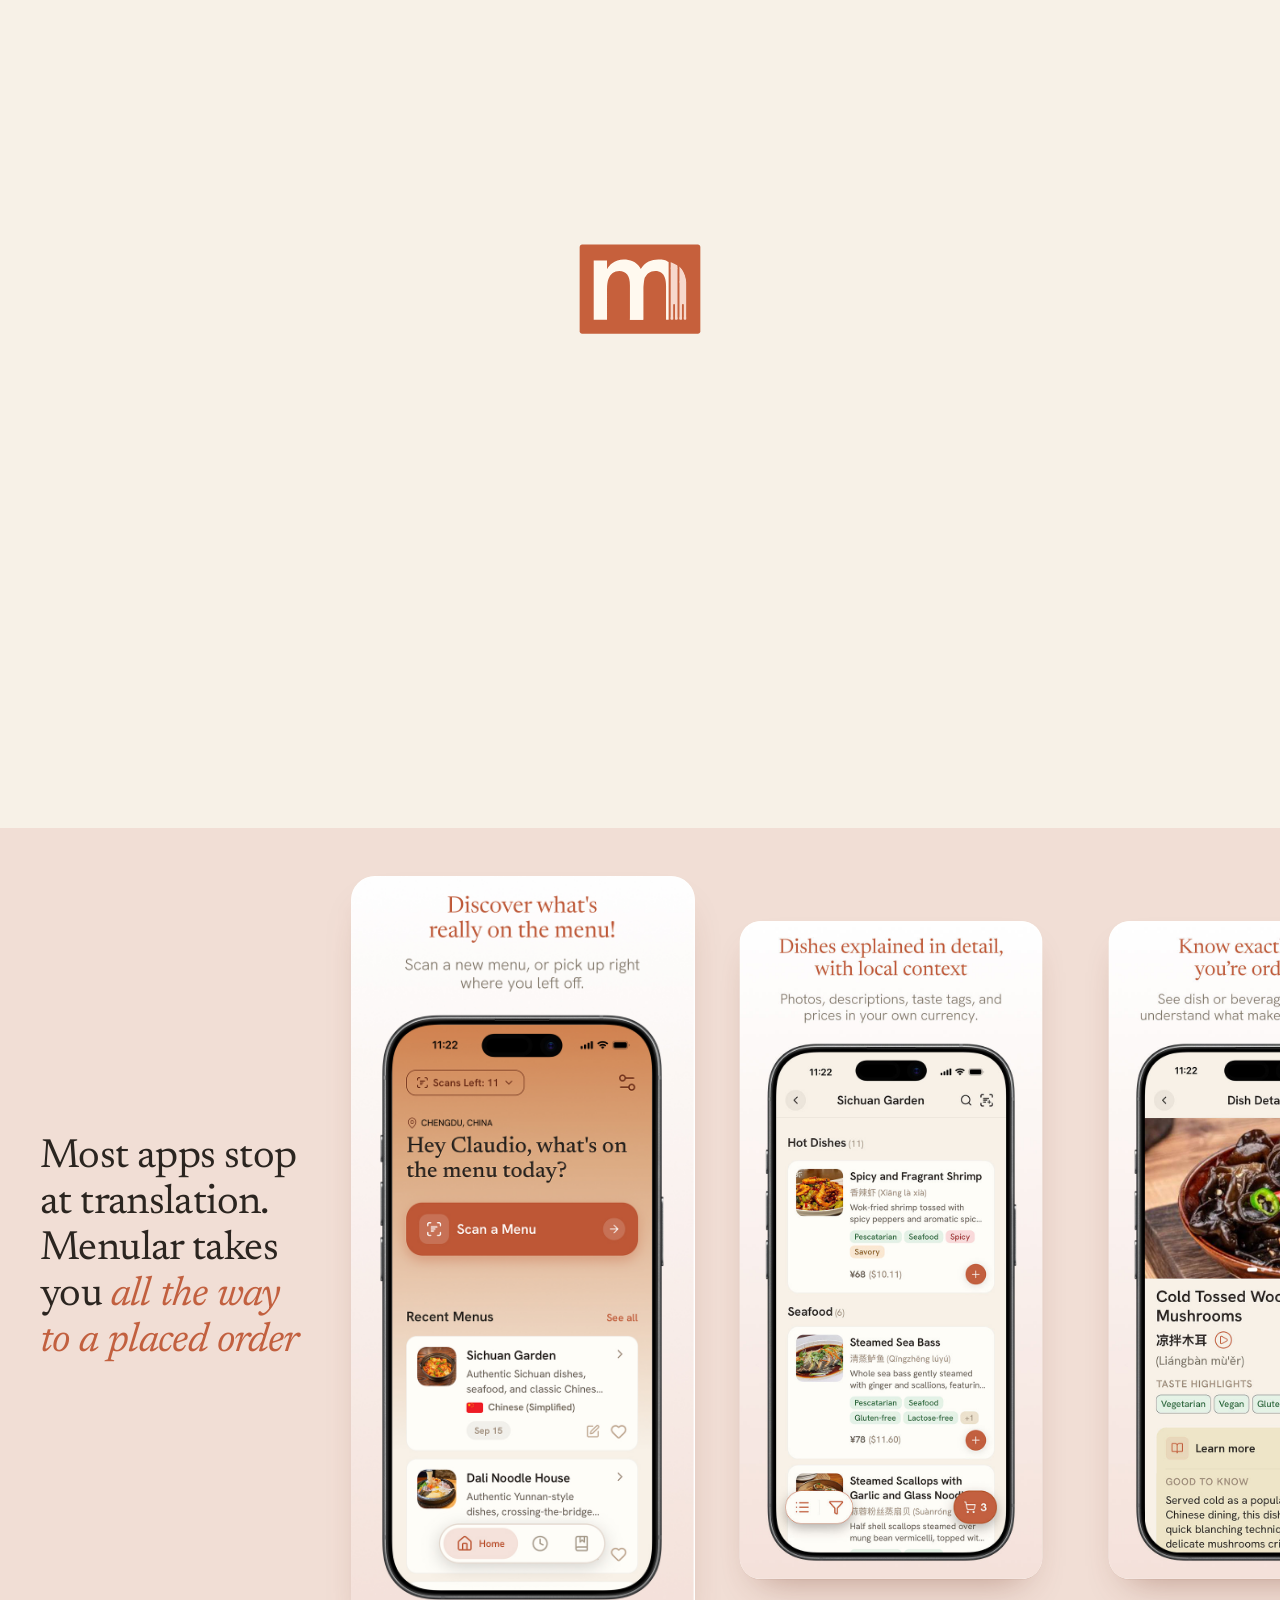
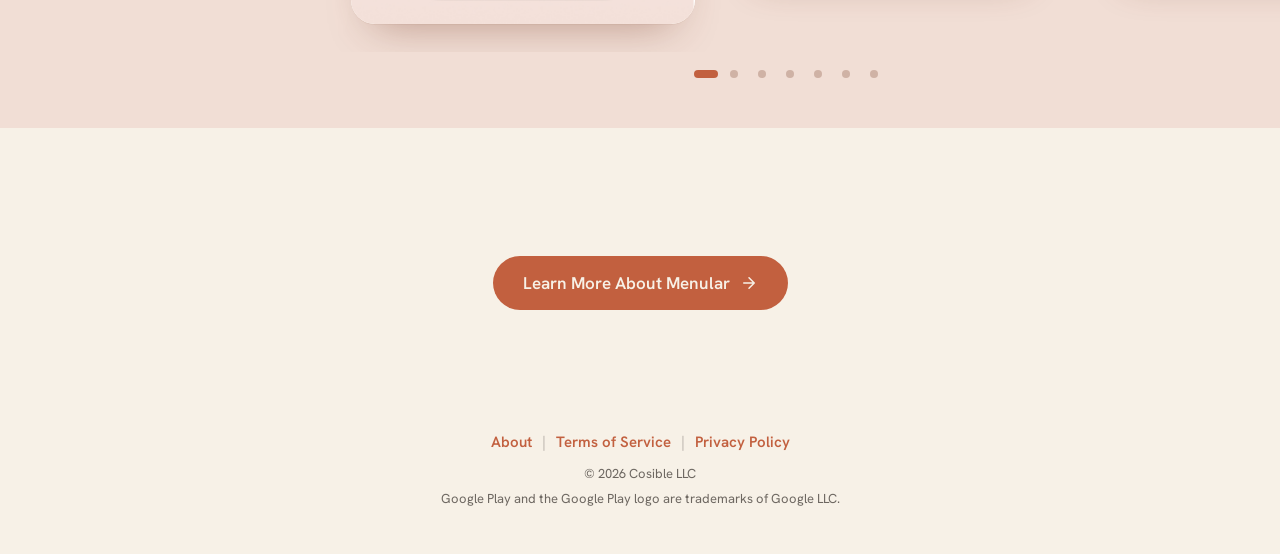
==== index.html @ 55808b45 "Add Google Play badge, badge spacing, privacy location update Co-Authored-By: Claude Opus 5.5 <norep" ====
<!DOCTYPE html>
<html lang="en">
<head>
<meta charset="UTF-8">
<meta name="viewport" content="width=device-width, initial-scale=1.0">
<title>Menular | Discover what's really on the menu</title>
<meta name="description" content="Menular explains foreign-language menus the way a local would. Scan a menu, see every dish explained, and show staff your order in their language.">
<link rel="canonical" href="https://www.menular.com/">
<link rel="icon" href="/favicon.ico" sizes="32x32">
<link rel="icon" href="/assets/icons/favicon.svg" type="image/svg+xml">
<link rel="apple-touch-icon" href="/assets/icons/apple-touch-icon.png">
<meta name="theme-color" content="#f7f1e7">
<meta property="og:type" content="website">
<meta property="og:site_name" content="Menular">
<meta property="og:title" content="Menular | Discover what's really on the menu">
<meta property="og:description" content="Menular explains foreign-language menus the way a local would. Scan a menu, see every dish explained, and show staff your order in their language.">
<meta property="og:url" content="https://www.menular.com/">
<meta property="og:image" content="https://www.menular.com/assets/og-image.jpg">
<meta property="og:image:width" content="1200">
<meta property="og:image:height" content="426">
<meta property="og:image:alt" content="The Menular logo above the tagline: Discover what's really on the menu">
<meta name="twitter:card" content="summary_large_image">
<script>
  /* Decide before first paint whether the logo intro plays, so the hero never
     flashes. Without JavaScript, or with reduced motion, the page keeps the
     static logo and visible tagline. So does arriving at #how-it-works, since
     the opening is off screen and should already be in its final state. */
  (function () {
    var root = document.documentElement;
    root.classList.add('js');
    var reduce = window.matchMedia && window.matchMedia('(prefers-reduced-motion: reduce)').matches;
    if (reduce || !window.fetch || !window.Promise || location.hash === '#how-it-works') {
      return;
    }
    root.classList.add('intro');

    /* Start both downloads now, in parallel, instead of after the page parses. */
    var intro = window.menularIntro = { started: false };
    intro.data = fetch('/assets/animation/menular-logo-intro.json').then(function (r) {
      if (!r.ok) {
        throw new Error('Animation HTTP ' + r.status);
      }
      return r.json();
    });
    intro.lib = new Promise(function (resolve, reject) {
      var s = document.createElement('script');
      s.src = '/assets/js/lottie_light.min.js';
      s.onload = resolve;
      s.onerror = reject;
      document.head.appendChild(s);
    });
    intro.data.catch(function () {});
    intro.lib.catch(function () {});

    /* If the animation is not playing within 4 seconds, show the static logo. */
    setTimeout(function () {
      if (!intro.started) {
        root.classList.remove('intro');
      }
    }, 4000);
  })();
</script>
<script src="/assets/js/home.js" defer></script>
<link rel="preload" href="/assets/fonts/newsreader-latin-400-normal.woff2" as="font" type="font/woff2" crossorigin>
<link rel="stylesheet" href="/assets/fonts/fonts.css">
<link rel="stylesheet" href="/assets/css/footer.css">
<link rel="stylesheet" href="/assets/css/store-badges.css">
<style>
  :root {
    --ease: cubic-bezier(.2, .7, .2, 1);
  }

  * { box-sizing: border-box; margin: 0; padding: 0; }

  body {
    font-family: 'Hanken Grotesk', system-ui, sans-serif;
    background: #f7f1e7;
    color: #2b2520;
    -webkit-font-smoothing: antialiased;
  }

  /* OPENING: cream, like the app's onboarding welcome screen. Leaves room
     for a strip of the blush section to peek in at the bottom. */
  .hero {
    min-height: max(520px, calc(100vh - 72px));
    min-height: max(520px, calc(100svh - 72px));
    display: flex;
    flex-direction: column;
    align-items: center;
    justify-content: center;
    padding: 56px 24px;
    text-align: center;
  }

  /* Space for the logo is reserved at the animation's own aspect ratio
     (1913 x 623), so nothing moves when it loads or falls back. */
  .hero-logo {
    position: relative;
    width: clamp(220px, 46vw, 480px);
    max-width: 100%;
    aspect-ratio: 1913 / 623;
  }

  .hero-logo-static {
    position: absolute;
    left: 0;
    top: 50%;
    width: 100%;
    height: auto;
    transform: translateY(-50%);
    border-radius: 8px;
  }

  .hero-logo-anim {
    position: absolute;
    inset: 0;
  }

  .hero-tagline {
    /* font-family: Newsreader, Georgia, serif; */
    font-weight: 400;
    font-size: clamp(22px, 3vw, 36px);
    line-height: 1.25;
    color: #2b2520;
    text-wrap: balance;
  }

  .see-how {
    display: inline-flex;
    align-items: center;
    justify-content: center;
    gap: 10px;
    min-height: 48px;
    margin-top: clamp(28px, 4vw, 44px);
    padding: 0 22px;
    border: 1.5px solid rgba(194,96,63,.5);
    border-radius: 999px;
    background: transparent;
    color: #6D2E19;
    font-size: 16px;
    font-weight: 600;
    text-decoration: none;
    transition: background-color .2s ease;
  }

  .see-how:hover {
    background: #F1DED5;
  }

  .see-how:focus-visible {
    outline: 2px solid #6D2E19;
    outline-offset: 3px;
  }

  .see-how svg,
  .pill svg {
    flex-shrink: 0;
  }

  /* Store badges under the button (shared .badge-row). The gap above them
     is well over the clear space of one quarter of the badge's height. */
  .hero-badges {
    margin-top: clamp(44px, 6vw, 56px);
  }

  @media (min-width: 768px) {
    .hero-badges {
      --badge-h: 56px;
    }
  }

  /* Intro state, set by the head script only when the animation will play.
     The tagline rises in when the logo finishes, then the button and badge. */
  .intro .hero-logo-static {
    visibility: hidden;
  }

  .intro .hero-tagline,
  .intro .see-how,
  .intro .hero-badges {
    opacity: 0;
    transform: translateY(14px);
  }

  .intro .hero-tagline {
    transition: opacity .8s ease, transform .9s var(--ease);
  }

  .intro .see-how {
    visibility: hidden;
    transition: opacity .8s ease, transform .9s var(--ease), background-color .2s ease;
  }

  .intro .hero-badges {
    visibility: hidden;
    transition: opacity .8s ease, transform .9s var(--ease);
  }

  .intro .hero.is-revealed .hero-tagline,
  .intro .hero.is-cta .see-how,
  .intro .hero.is-cta .hero-badges {
    opacity: 1;
    transform: none;
    visibility: visible;
  }

  /* SCREENSHOTS: spotlight strip on blush. The section fills the screen and
     the cards are sized from the available height, so the heading, one whole
     card, and the dots fit at once. home.js measures the stacked heading into
     --how-head-h; without it, three lines are assumed. */
  .how {
    --avail-h: 100vh;
    --w2-w: min(300px, max(240px, 74vw));
    /* Section padding 40 + 20, heading gap 18, strip padding 12 + 24, dots 44. */
    --chrome: 158px;
    --head-h: var(--how-head-h, calc(3 * 1.15 * clamp(24px, 6vw, 34px)));
    --card-h: max(280px, min(calc(var(--w2-w) * 1630 / 750), calc(var(--avail-h) - var(--chrome) - var(--head-h))));
    --card-w: calc(var(--card-h) * 750 / 1630);
    --gap: 14px;
    --radius: 20px;
    display: flex;
    flex-direction: column;
    justify-content: center;
    min-height: 100vh;
    min-height: 100svh;
    padding: 40px 0 20px;
    background: #F1DED5;
  }

  @supports (height: 100svh) {
    .how {
      --avail-h: 100svh;
    }
  }

  .how:focus {
    outline: none;
  }

  .how-head {
    max-width: calc(1200px + 40px);
    width: 100%;
    margin: 0 auto;
    padding: 0 20px;
  }

  .how-title {
    font-family: Newsreader, Georgia, serif;
    font-weight: 400;
    font-size: clamp(24px, 6vw, 34px);
    line-height: 1.15;
    letter-spacing: -0.015em;
    color: #2b2520;
    text-wrap: balance;
  }

  .how-title span {
    display: block;
  }

  .how-title em {
    font-style: italic;
    color: #c2603f;
  }

  .spot-stage {
    position: relative;
    margin-top: 18px;
  }

  .spot-strip {
    position: relative;
    display: flex;
    gap: var(--gap);
    padding: 12px 0 24px;
    overflow-x: auto;
    overscroll-behavior-x: contain;
    scroll-snap-type: x mandatory;
    scrollbar-width: none;
  }

  .spot-strip::-webkit-scrollbar {
    display: none;
  }

  /* Spacers on both ends so the first and last cards can sit centered. */
  .spot-strip::before,
  .spot-strip::after {
    content: "";
    flex: 0 0 calc(50% - var(--card-w) / 2 - var(--gap));
  }

  .spot-strip:focus-visible {
    outline: 2px solid #6D2E19;
    outline-offset: -4px;
  }

  .spot-slot {
    flex: 0 0 var(--card-w);
    scroll-snap-align: center;
  }

  .spot-card {
    aspect-ratio: 750 / 1630;
    border-radius: var(--radius);
    overflow: hidden;
    background: #fdf8f2;
    box-shadow: 0 1px 0 rgba(109,46,25,.05), 0 22px 44px -22px rgba(109,46,25,.42);
  }

  .spot-card img {
    display: block;
    width: 100%;
    height: 100%;
    object-fit: cover;
    border-radius: inherit;
  }

  /* Spotlight: the card nearest the center is full size, the rest at 88%. */
  .how.is-ready .spot-card {
    transform: scale(.88);
    transition: transform .8s var(--ease);
  }

  .how.is-ready .spot-slot.is-active .spot-card {
    transform: none;
  }

  /* Every card opens the full-screen viewer. */
  .spot-card[role="button"] {
    cursor: zoom-in;
  }

  .spot-card[role="button"]:focus-visible {
    outline: 2px solid #6D2E19;
    outline-offset: 3px;
  }

  /* Re-centering after the viewer closes happens without animation. */
  .spot-strip.is-instant .spot-card {
    transition: none !important;
  }

  /* One-time entrance, started by home.js. */
  .spot-strip.is-pre-enter .spot-slot {
    opacity: 0;
    transform: translateX(140px);
  }

  .spot-strip.is-entering .spot-slot {
    transition: transform .8s var(--ease), opacity .6s ease;
  }

  .spot-dots {
    display: none;
    justify-content: center;
  }

  .how.is-ready .spot-dots {
    display: flex;
  }

  .spot-dot {
    display: flex;
    align-items: center;
    justify-content: center;
    width: 28px;
    height: 44px;
    border: 0;
    border-radius: 8px;
    background: none;
    cursor: pointer;
  }

  .spot-dot span {
    width: 8px;
    height: 8px;
    border-radius: 999px;
    background: rgba(109,46,25,.25);
    transition: width .3s ease, background-color .3s ease;
  }

  .spot-dot[aria-current="true"] span {
    width: 24px;
    background: #c2603f;
  }

  .spot-dot:focus-visible {
    outline: 2px solid #6D2E19;
    outline-offset: -4px;
  }

  @media (min-width: 768px) {
    .how {
      --w2-w: min(360px, max(240px, 74vw));
      --gap: 24px;
      --radius: 24px;
    }

    .how-head {
      max-width: calc(1200px + 64px);
      padding: 0 32px;
    }
  }

  /* Desktop: the heading holds still in a left column, vertically centered
     on the active card, and the strip fills the rest. home.js narrows the
     column to the heading's widest line (--how-head-w), so no empty space
     sits between the heading and the strip. The active card is the
     leftmost one, right after a fixed lead-in gap at the start of the strip;
     the rest run off to the right. */
  @media (min-width: 1024px) {
    .how {
      /* Section padding 32 + 32, strip padding 16 + 28, dots 44. */
      --chrome: 152px;
      --head-h: 0px;
      --lead: clamp(40px, 4vw, 64px);
      display: grid;
      grid-template-columns: var(--how-head-w, clamp(320px, 30vw, 440px)) minmax(0, 1fr);
      grid-template-rows: auto auto;
      align-content: center;
      padding: 32px 0 32px max(40px, calc((100vw - 1440px) / 2 + 40px));
    }

    .how-head {
      grid-column: 1;
      grid-row: 1;
      align-self: center;
      max-width: none;
      margin: 0;
      /* The card's center sits 6px above the strip's, because of the strip's
         uneven padding; this keeps the heading level with it. */
      padding: 0 0 12px;
    }

    .how-title {
      font-size: clamp(32px, 3.2vw, 48px);
      line-height: 1.12;
    }

    .spot-stage {
      grid-column: 2;
      grid-row: 1;
      margin-top: 0;
    }

    .spot-strip {
      padding: 16px 0 28px;
      scroll-padding-left: var(--lead);
      /* Soft left edge across the lead-in gap only. At the start the gap is
         empty, so the first card shows in full; once scrolled, earlier cards
         fade out as they pass under it. */
      -webkit-mask-image: linear-gradient(to right, transparent, #000 var(--lead));
      mask-image: linear-gradient(to right, transparent, #000 var(--lead));
    }

    /* The lead-in gap before the first card, and enough room after the last
       one for it to reach the active position. */
    .spot-strip::before {
      flex-basis: calc(var(--lead) - var(--gap));
    }

    .spot-strip::after {
      flex-basis: calc(100% - var(--lead) - var(--card-w) - var(--gap));
    }

    .spot-slot {
      scroll-snap-align: start;
    }

    .spot-dots {
      grid-column: 2;
      grid-row: 2;
    }
  }

  /* FULL-SCREEN VIEWER, built by home.js when the page loads. */
  .viewer {
    position: fixed;
    inset: 0;
    z-index: 1000;
    background: rgba(20,16,13,.96);
    opacity: 0;
    transition: opacity .2s ease;
  }

  .viewer[hidden] {
    display: none;
  }

  .viewer.is-open {
    opacity: 1;
  }

  .viewer-track {
    position: absolute;
    inset: 0;
    display: flex;
    overflow-x: auto;
    overflow-y: hidden;
    overscroll-behavior: contain;
    scroll-snap-type: x mandatory;
    scrollbar-width: none;
    touch-action: pan-x pinch-zoom;
  }

  .viewer-track::-webkit-scrollbar {
    display: none;
  }

  .viewer-slide {
    flex: 0 0 100%;
    height: 100%;
    padding: env(safe-area-inset-top) env(safe-area-inset-right) env(safe-area-inset-bottom) env(safe-area-inset-left);
    scroll-snap-align: center;
    scroll-snap-stop: always;
  }

  .viewer-img {
    display: block;
    width: 100%;
    height: 100%;
    object-fit: contain;
    -webkit-user-select: none;
    user-select: none;
    -webkit-user-drag: none;
  }

  .viewer-close,
  .viewer-arrow {
    position: absolute;
    z-index: 1;
    align-items: center;
    justify-content: center;
    border-radius: 50%;
    color: #f7f1e7;
    cursor: pointer;
  }

  .viewer-close {
    top: max(12px, env(safe-area-inset-top));
    left: max(12px, env(safe-area-inset-left));
    display: flex;
    width: 44px;
    height: 44px;
    border: 1px solid rgba(247,241,231,.16);
    background: rgba(20,16,13,.6);
  }

  .viewer-count {
    position: absolute;
    top: calc(max(12px, env(safe-area-inset-top)) + 6px);
    right: max(12px, env(safe-area-inset-right));
    z-index: 1;
    display: flex;
    align-items: center;
    height: 32px;
    padding: 0 12px;
    border-radius: 999px;
    background: rgba(20,16,13,.6);
    color: rgba(247,241,231,.8);
    font-family: 'Hanken Grotesk', system-ui, sans-serif;
    font-size: 15px;
    font-variant-numeric: tabular-nums;
    pointer-events: none;
  }

  .viewer-arrow {
    top: 50%;
    display: none;
    width: 48px;
    height: 48px;
    margin-top: -24px;
    border: 1px solid rgba(247,241,231,.22);
    background: rgba(247,241,231,.1);
    transition: background-color .2s ease, opacity .2s ease;
  }

  .viewer-prev { left: max(16px, env(safe-area-inset-left)); }
  .viewer-next { right: max(16px, env(safe-area-inset-right)); }

  .viewer-arrow:hover:not(:disabled) {
    background: rgba(247,241,231,.2);
  }

  .viewer-arrow:disabled {
    opacity: .3;
    cursor: default;
  }

  .viewer-close:focus-visible,
  .viewer-arrow:focus-visible {
    outline: 2px solid #f7f1e7;
    outline-offset: 3px;
  }

  /* On phones the screenshot spans the full width, so keep the close button
     and counter in their own band above it instead of over its caption. */
  @media (max-width: 767px) {
    .viewer-slide {
      padding-top: calc(max(12px, env(safe-area-inset-top)) + 52px);
    }
  }

  @media (min-width: 768px) {
    .viewer-arrow {
      display: flex;
    }
  }

  /* While the viewer is open the page underneath cannot scroll, iOS included.
     home.js sets the body's top offset and restores the position on close. */
  .viewer-lock body {
    position: fixed;
    left: 0;
    right: 0;
    overflow: hidden;
  }

  /* CLOSING */
  .closing {
    display: flex;
    flex-direction: column;
    align-items: center;
    padding: clamp(72px, 10vw, 128px) 24px clamp(56px, 7vw, 88px);
    text-align: center;
  }

  .pill {
    display: inline-flex;
    align-items: center;
    gap: 10px;
    min-height: 54px;
    padding: 0 30px;
    border-radius: 999px;
    background: #c2603f;
    color: #f7f1e7;
    font-size: 17px;
    font-weight: 600;
    text-decoration: none;
    transition: background-color .2s ease, transform .2s ease, box-shadow .2s ease;
  }

  .pill svg {
    transition: transform .2s ease;
  }

  .pill:hover,
  .pill:focus-visible {
    background: #ad5536;
    transform: translateY(-2px);
    box-shadow: 0 10px 24px -10px rgba(109,46,25,.5);
  }

  .pill:hover svg,
  .pill:focus-visible svg {
    transform: translateX(4px);
  }

  .pill:focus-visible {
    outline: 2px solid #6D2E19;
    outline-offset: 3px;
  }

  /* Reduced motion: everything is shown at rest, sizes change instantly,
     and hover changes color only. */
  @media (prefers-reduced-motion: reduce) {
    .how.is-ready .spot-card,
    .spot-dot span,
    .viewer,
    .viewer-arrow {
      transition: none;
    }

    .pill,
    .pill svg {
      transition: background-color .2s ease;
    }

    .pill:hover,
    .pill:focus-visible {
      transform: none;
      box-shadow: none;
    }

    .pill:hover svg,
    .pill:focus-visible svg {
      transform: none;
    }
  }
</style>
</head>
<body>

<!-- OPENING -->
<header class="hero">
  <div class="hero-logo" role="img" aria-label="Menular">
    <img class="hero-logo-static" src="/assets/logo.svg" width="2249" height="560" alt="">
    <div class="hero-logo-anim"></div>
  </div>
  <h1 class="hero-tagline">Discover what’s really on the menu</h1>
  <a class="see-how" href="#how-it-works">
    See How It Works
    <svg width="18" height="18" viewBox="0 0 24 24" aria-hidden="true" focusable="false"><path d="M12 5v14M19 12l-7 7-7-7" fill="none" stroke="currentColor" stroke-width="2" stroke-linecap="round" stroke-linejoin="round"/></svg>
  </a>
  <div class="badge-row hero-badges">
    <a href="https://apps.apple.com/app/id6793560717" aria-label="Download Menular on the App Store"><img src="/assets/badges/app-store-badge.svg" width="180" height="60" alt="Download on the App Store"></a>
    <a href="https://play.google.com/store/apps/details?id=com.cosible.menular" aria-label="Get Menular on Google Play"><img src="/assets/play-store-badge.svg" alt="Get it on Google Play"></a>
  </div>
</header>

<main>

<!-- SCREENSHOTS -->
<section class="how" id="how-it-works" aria-label="How Menular works" tabindex="-1">
  <div class="how-head">
    <h2 class="how-title">
      <span>Most apps stop at translation.</span>
      <span>Menular takes you <em>all the way to a placed order</em></span>
    </h2>
  </div>

  <div class="spot-stage">
    <div class="spot-strip" role="region" tabindex="0" aria-label="App screenshots, scroll sideways">
      <div class="spot-slot"><div class="spot-card"><img src="/assets/app-screens/01-home.jpg" width="750" height="1630" alt="Discover what's really on the menu. Scan a new menu, or pick up right where you left off."></div></div>
      <div class="spot-slot"><div class="spot-card"><img src="/assets/app-screens/02-menu-builder.jpg" width="750" height="1630" alt="Dishes explained in detail, with local context. Photos, descriptions, taste tags, and prices in your own currency."></div></div>
      <div class="spot-slot"><div class="spot-card"><img src="/assets/app-screens/03-dish-detail.jpg" width="750" height="1630" loading="lazy" alt="Know exactly what you're ordering. See dish or beverage details, and understand what makes it worth trying."></div></div>
      <div class="spot-slot"><div class="spot-card"><img src="/assets/app-screens/04-translated-order.jpg" width="750" height="1630" loading="lazy" alt="Order without saying a word. Staff read your order on screen. No live translation needed."></div></div>
      <div class="spot-slot"><div class="spot-card"><img src="/assets/app-screens/05-ask-staff-questions.jpg" width="750" height="1630" loading="lazy" alt="Ask before you order. Staff tap their answers, right on your screen."></div></div>
      <div class="spot-slot"><div class="spot-card"><img src="/assets/app-screens/06-filter.jpg" width="750" height="1630" loading="lazy" alt="Find the dishes that suit you. Narrow any menu by dietary need, spice level, or taste profile."></div></div>
      <div class="spot-slot"><div class="spot-card"><img src="/assets/app-screens/07-learn.jpg" width="750" height="1630" loading="lazy" alt="Learn the menu language. Everything you order becomes part of your own study guide, no textbook required."></div></div>
    </div>
  </div>

  <div class="spot-dots">
    <button type="button" class="spot-dot" aria-label="Show Scan"><span></span></button>
    <button type="button" class="spot-dot" aria-label="Show Discover"><span></span></button>
    <button type="button" class="spot-dot" aria-label="Show Know"><span></span></button>
    <button type="button" class="spot-dot" aria-label="Show Order"><span></span></button>
    <button type="button" class="spot-dot" aria-label="Show Ask"><span></span></button>
    <button type="button" class="spot-dot" aria-label="Show Filter"><span></span></button>
    <button type="button" class="spot-dot" aria-label="Show Learn"><span></span></button>
  </div>
</section>

<!-- CLOSING -->
<div class="closing">
  <a class="pill" href="/about">
    Learn More About Menular
    <svg width="18" height="18" viewBox="0 0 24 24" aria-hidden="true" focusable="false"><path d="M5 12h14M12 5l7 7-7 7" fill="none" stroke="currentColor" stroke-width="2" stroke-linecap="round" stroke-linejoin="round"/></svg>
  </a>
</div>

</main>

<!-- FOOTER -->
<footer class="site-footer">
  <nav class="footer-links" aria-label="Footer">
    <span class="footer-group"><a href="/about">About</a></span>
    <span class="footer-sep footer-sep-mid" aria-hidden="true">|</span>
    <span class="footer-group"><a href="/terms-of-service">Terms of Service</a><span class="footer-sep" aria-hidden="true">|</span><a href="/privacy-policy">Privacy Policy</a></span>
  </nav>
  <p class="footer-copy">&copy; 2026 Cosible LLC</p>
  <p class="footer-copy footer-legal">Google Play and the Google Play logo are trademarks of Google LLC.</p>
</footer>

</body>
</html>
---- assets/fonts/fonts.css ----
/* Self-hosted fonts (Latin subset), from Fontsource 5.3.0.
   Newsreader and Hanken Grotesk are licensed under the SIL Open Font License 1.1;
   see Newsreader-OFL.txt and HankenGrotesk-OFL.txt in this folder. */

@font-face {
  font-family: 'Newsreader';
  font-style: normal;
  font-weight: 400;
  font-display: swap;
  src: url('newsreader-latin-400-normal.woff2') format('woff2');
  unicode-range: U+0000-00FF, U+0131, U+0152-0153, U+02BB-02BC, U+02C6, U+02DA, U+02DC, U+0304, U+0308, U+0329, U+2000-206F, U+20AC, U+2122, U+2191, U+2193, U+2212, U+2215, U+FEFF, U+FFFD;
}

@font-face {
  font-family: 'Newsreader';
  font-style: italic;
  font-weight: 400;
  font-display: swap;
  src: url('newsreader-latin-400-italic.woff2') format('woff2');
  unicode-range: U+0000-00FF, U+0131, U+0152-0153, U+02BB-02BC, U+02C6, U+02DA, U+02DC, U+0304, U+0308, U+0329, U+2000-206F, U+20AC, U+2122, U+2191, U+2193, U+2212, U+2215, U+FEFF, U+FFFD;
}

@font-face {
  font-family: 'Hanken Grotesk';
  font-style: normal;
  font-weight: 400;
  font-display: swap;
  src: url('hanken-grotesk-latin-400-normal.woff2') format('woff2');
  unicode-range: U+0000-00FF, U+0131, U+0152-0153, U+02BB-02BC, U+02C6, U+02DA, U+02DC, U+0304, U+0308, U+0329, U+2000-206F, U+20AC, U+2122, U+2191, U+2193, U+2212, U+2215, U+FEFF, U+FFFD;
}

@font-face {
  font-family: 'Hanken Grotesk';
  font-style: normal;
  font-weight: 500;
  font-display: swap;
  src: url('hanken-grotesk-latin-500-normal.woff2') format('woff2');
  unicode-range: U+0000-00FF, U+0131, U+0152-0153, U+02BB-02BC, U+02C6, U+02DA, U+02DC, U+0304, U+0308, U+0329, U+2000-206F, U+20AC, U+2122, U+2191, U+2193, U+2212, U+2215, U+FEFF, U+FFFD;
}

@font-face {
  font-family: 'Hanken Grotesk';
  font-style: normal;
  font-weight: 600;
  font-display: swap;
  src: url('hanken-grotesk-latin-600-normal.woff2') format('woff2');
  unicode-range: U+0000-00FF, U+0131, U+0152-0153, U+02BB-02BC, U+02C6, U+02DA, U+02DC, U+0304, U+0308, U+0329, U+2000-206F, U+20AC, U+2122, U+2191, U+2193, U+2212, U+2215, U+FEFF, U+FFFD;
}
---- assets/css/footer.css ----
/* Shared footer, linked from every page so it stays identical everywhere. */
.site-footer {
  padding: 32px 24px 44px;
  text-align: center;
  font-size: 15px;
  line-height: 1.6;
}

.footer-links {
  display: flex;
  flex-wrap: wrap;
  justify-content: center;
  align-items: baseline;
  gap: 4px 0;
}

.footer-group {
  display: inline-flex;
  align-items: baseline;
}

.footer-sep {
  color: rgba(43,37,32,0.3);
  padding: 0 10px;
}

.footer-links a {
  color: #c2603f;
  font-weight: 600;
  text-decoration: none;
  border-radius: 3px;
}

.footer-links a:hover {
  text-decoration: underline;
  text-underline-offset: 3px;
}

.footer-links a:focus-visible {
  outline: 2px solid #c2603f;
  outline-offset: 3px;
}

.footer-copy {
  margin-top: 10px;
  font-size: 13px;
  color: rgba(43,37,32,0.68);
}

/* Second, smaller line under the copyright (store trademark notices). */
.footer-legal {
  margin-top: 4px;
}

/* On narrow phones, break into two tidy rows instead of wrapping mid-list. */
@media (max-width: 420px) {
  .footer-links { flex-direction: column; align-items: center; }
  .footer-sep-mid { display: none; }
}
---- assets/css/store-badges.css ----
/* Shared store badge row (App Store + Google Play), linked from the home and
   About pages so both stay identical. Each page sets --badge-h to the height
   its Apple badge already used. The gap is at least one quarter of the badge
   height, which covers Apple's and Google's clear space rules. When the row
   cannot fit, the Play badge wraps and sits centered below the Apple badge. */
.badge-row {
  --badge-h: 52px;
  display: flex;
  flex-wrap: wrap;
  justify-content: center;
  align-items: center;
  gap: max(16px, calc(var(--badge-h) / 4));
}

.badge-row a {
  display: block;
  border-radius: 8px;
}

.badge-row a:focus-visible {
  outline: 2px solid #6D2E19;
  outline-offset: 3px;
}

/* Artwork shown as supplied: fixed height, natural aspect ratio. */
.badge-row img {
  display: block;
  height: var(--badge-h);
  width: auto;
}
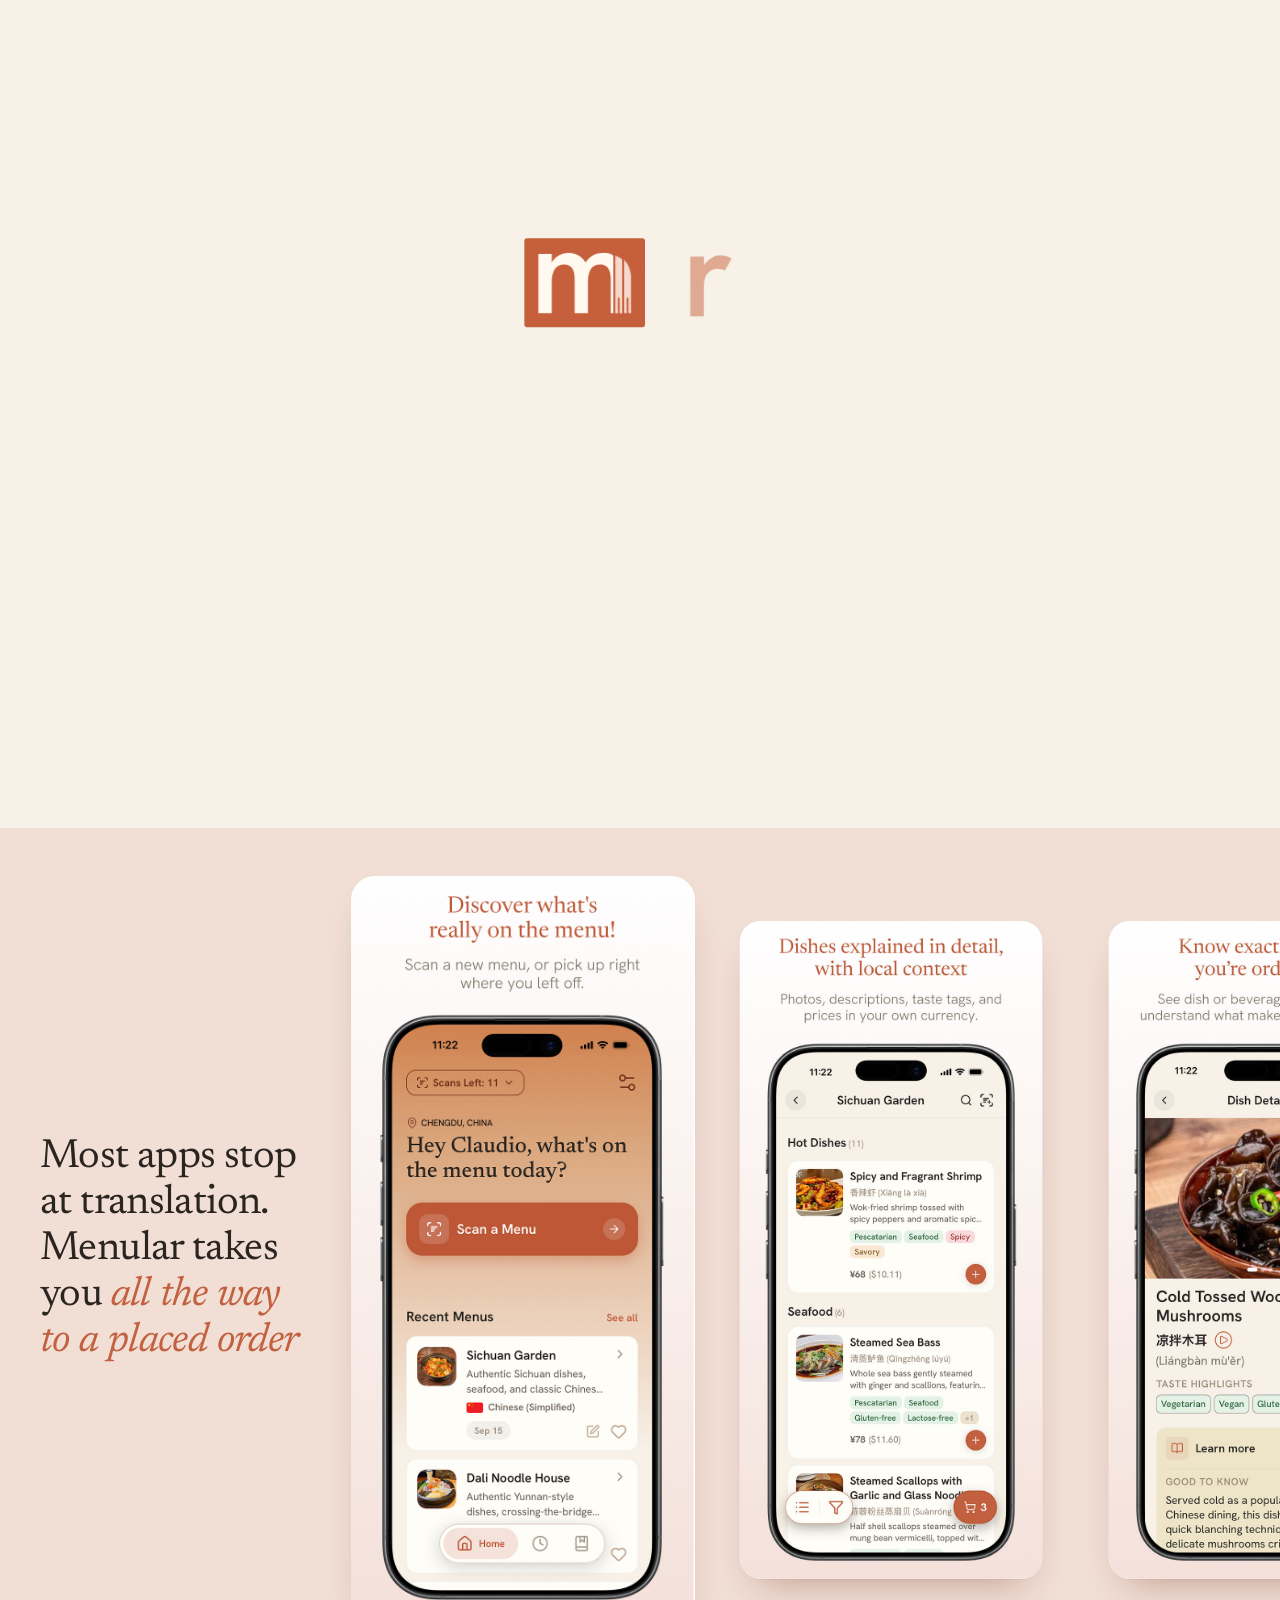
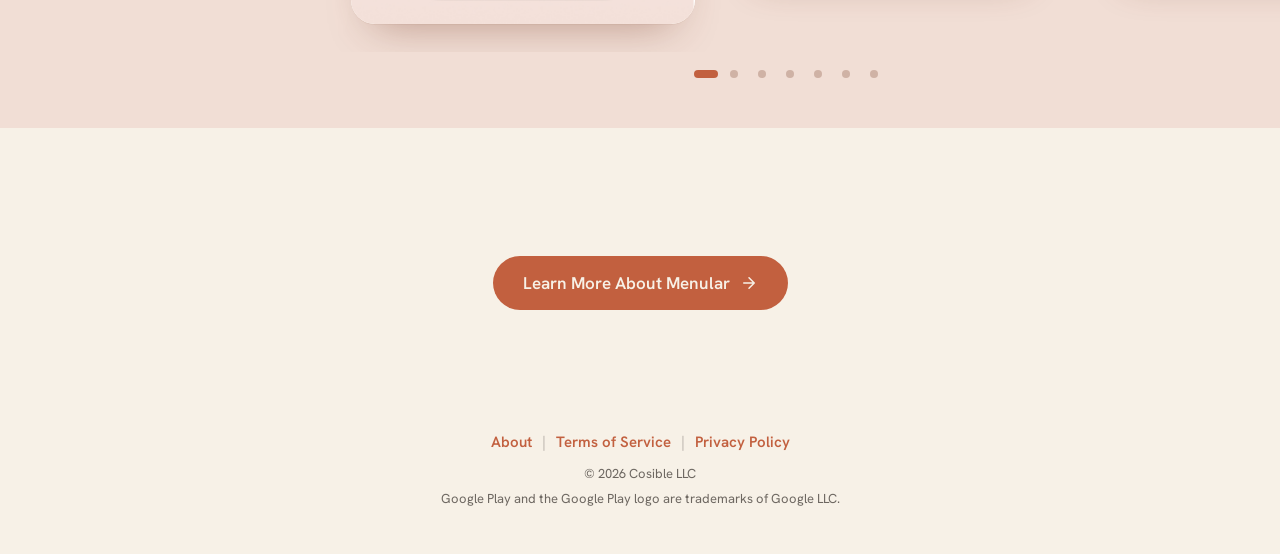
==== commit fd10f440: "Use Google Play badge asset, widen badge spacing Co-Authored-By: Claude Opus 5.5 <noreply@anthropic." ====
--- a/index.html
+++ b/index.html
@@ -160,7 +160,7 @@
   /* Store badges under the button (shared .badge-row). The gap above them
      is well over the clear space of one quarter of the badge's height. */
   .hero-badges {
-    margin-top: clamp(44px, 6vw, 56px);
+    margin-top: clamp(56px, 8vw, 72px);
   }
 
   @media (min-width: 768px) {
@@ -705,7 +705,7 @@
   </a>
   <div class="badge-row hero-badges">
     <a href="https://apps.apple.com/app/id6793560717" aria-label="Download Menular on the App Store"><img src="/assets/badges/app-store-badge.svg" width="180" height="60" alt="Download on the App Store"></a>
-    <a href="https://play.google.com/store/apps/details?id=com.cosible.menular" aria-label="Get Menular on Google Play"><img src="/assets/play-store-badge.svg" alt="Get it on Google Play"></a>
+    <a href="https://play.google.com/store/apps/details?id=com.cosible.menular" aria-label="Get Menular on Google Play"><img src="/assets/badges/play-store-badge.svg" width="202" height="60" alt="Get it on Google Play"></a>
   </div>
 </header>
 
--- a/assets/css/store-badges.css
+++ b/assets/css/store-badges.css
@@ -9,7 +9,9 @@
   flex-wrap: wrap;
   justify-content: center;
   align-items: center;
-  gap: max(16px, calc(var(--badge-h) / 4));
+  /* Side by side: a wider gap. Wrapped: the Play badge sits closer below. */
+  column-gap: 32px;
+  row-gap: max(16px, calc(var(--badge-h) / 4));
 }
 
 .badge-row a {
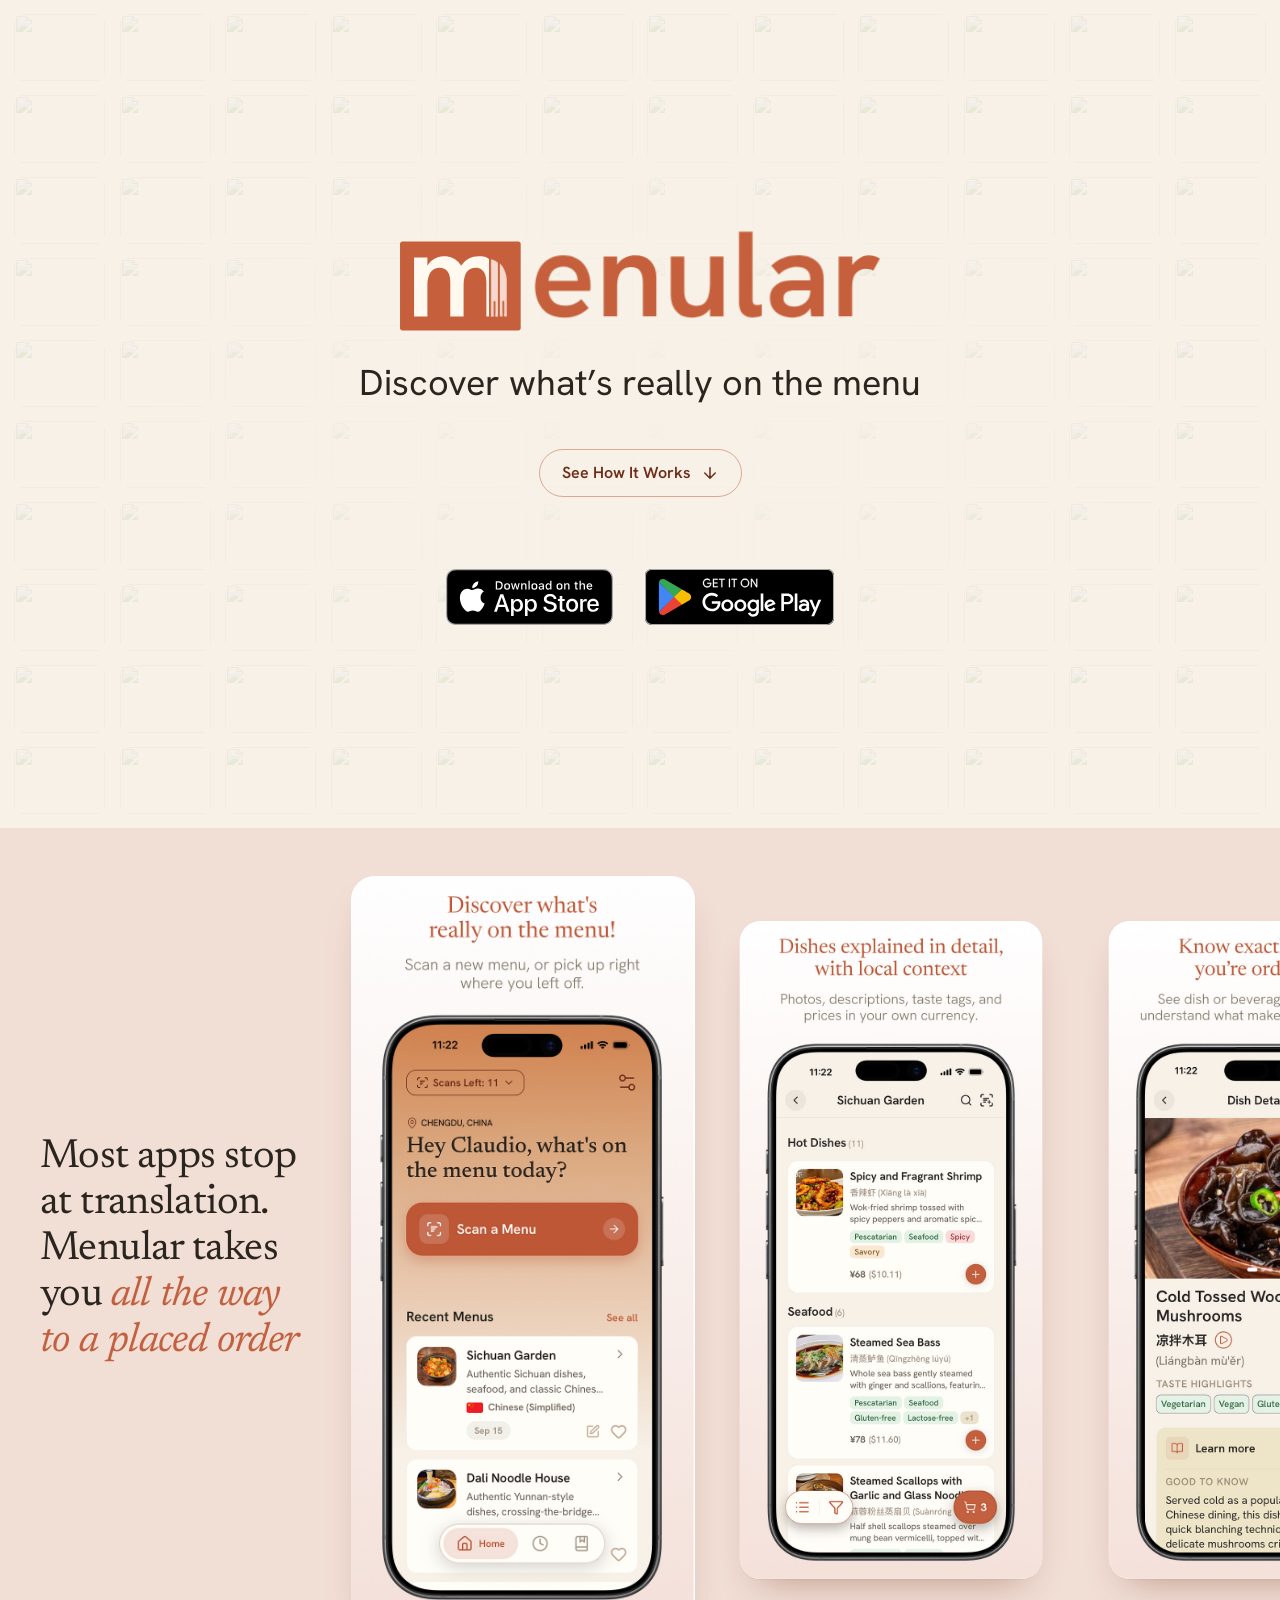
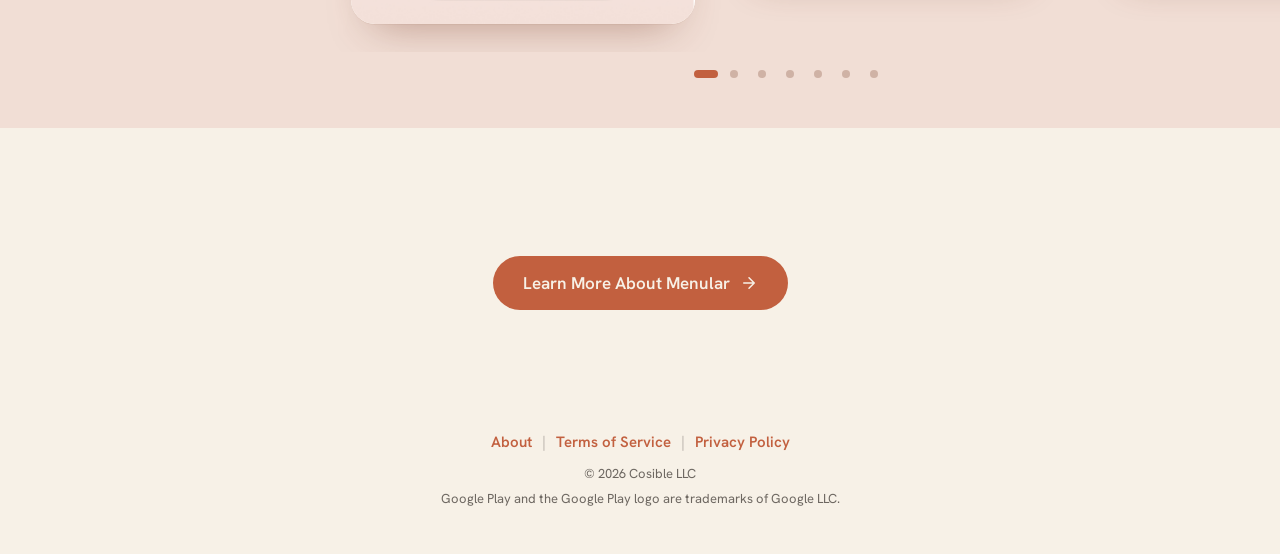
==== commit 1794311e: "WS7: static flag wall behind home hero Faded wall of flag-icons 4x3 SVGs (MIT, copied to assets/flag" ====
--- a/index.html
+++ b/index.html
@@ -61,6 +61,7 @@
   })();
 </script>
 <script src="/assets/js/home.js" defer></script>
+<script src="/assets/js/flag-wall.js" defer></script>
 <link rel="preload" href="/assets/fonts/newsreader-latin-400-normal.woff2" as="font" type="font/woff2" crossorigin>
 <link rel="stylesheet" href="/assets/fonts/fonts.css">
 <link rel="stylesheet" href="/assets/css/footer.css">
@@ -167,6 +168,57 @@
     .hero-badges {
       --badge-h: 56px;
     }
+  }
+
+  /* FLAG WALL: a faded wall of flags behind the opening, like the last frame
+     of the launch video. Decorative only. flag-wall.js fills the grid and
+     sets the column and row counts; without it the wall stays empty. The
+     hero isolates its stacking so the wall sits under the hero content
+     without the content needing a z-index of its own. */
+  .hero {
+    position: relative;
+    isolation: isolate;
+  }
+
+  .flag-wall {
+    position: absolute;
+    inset: 0;
+    z-index: -1;
+    overflow: hidden;
+    pointer-events: none;
+  }
+
+  /* Equal gaps between flags and around the edge, 1.1% of the width (8px
+     minimum). Rows stretch to fill the hero height exactly, and the script
+     picks the row count that keeps each cell closest to 4:3. */
+  .flag-wall-grid {
+    --fw-gap: max(8px, 1.1vw);
+    display: grid;
+    grid-template-columns: repeat(var(--fw-cols, 12), minmax(0, 1fr));
+    grid-template-rows: repeat(var(--fw-rows, 8), minmax(0, 1fr));
+    gap: var(--fw-gap);
+    height: 100%;
+    padding: var(--fw-gap);
+    opacity: .1;
+  }
+
+  .flag-wall-grid img {
+    display: block;
+    width: 100%;
+    height: 100%;
+    object-fit: cover;
+    border-radius: clamp(6px, .7vw, 10px);
+    -webkit-user-select: none;
+    user-select: none;
+  }
+
+  /* A soft wash of the page cream (#f7f1e7, the body background) over the
+     middle, so the logo, tagline, button and badges read as on plain cream. */
+  .flag-wall::after {
+    content: "";
+    position: absolute;
+    inset: 0;
+    background: radial-gradient(ellipse 46% 40% at 50% 50%, rgba(247,241,231,.92), rgba(247,241,231,0));
   }
 
   /* Intro state, set by the head script only when the animation will play.
@@ -694,6 +746,7 @@
 
 <!-- OPENING -->
 <header class="hero">
+  <div class="flag-wall" aria-hidden="true"><div class="flag-wall-grid"></div></div>
   <div class="hero-logo" role="img" aria-label="Menular">
     <img class="hero-logo-static" src="/assets/logo.svg" width="2249" height="560" alt="">
     <div class="hero-logo-anim"></div>
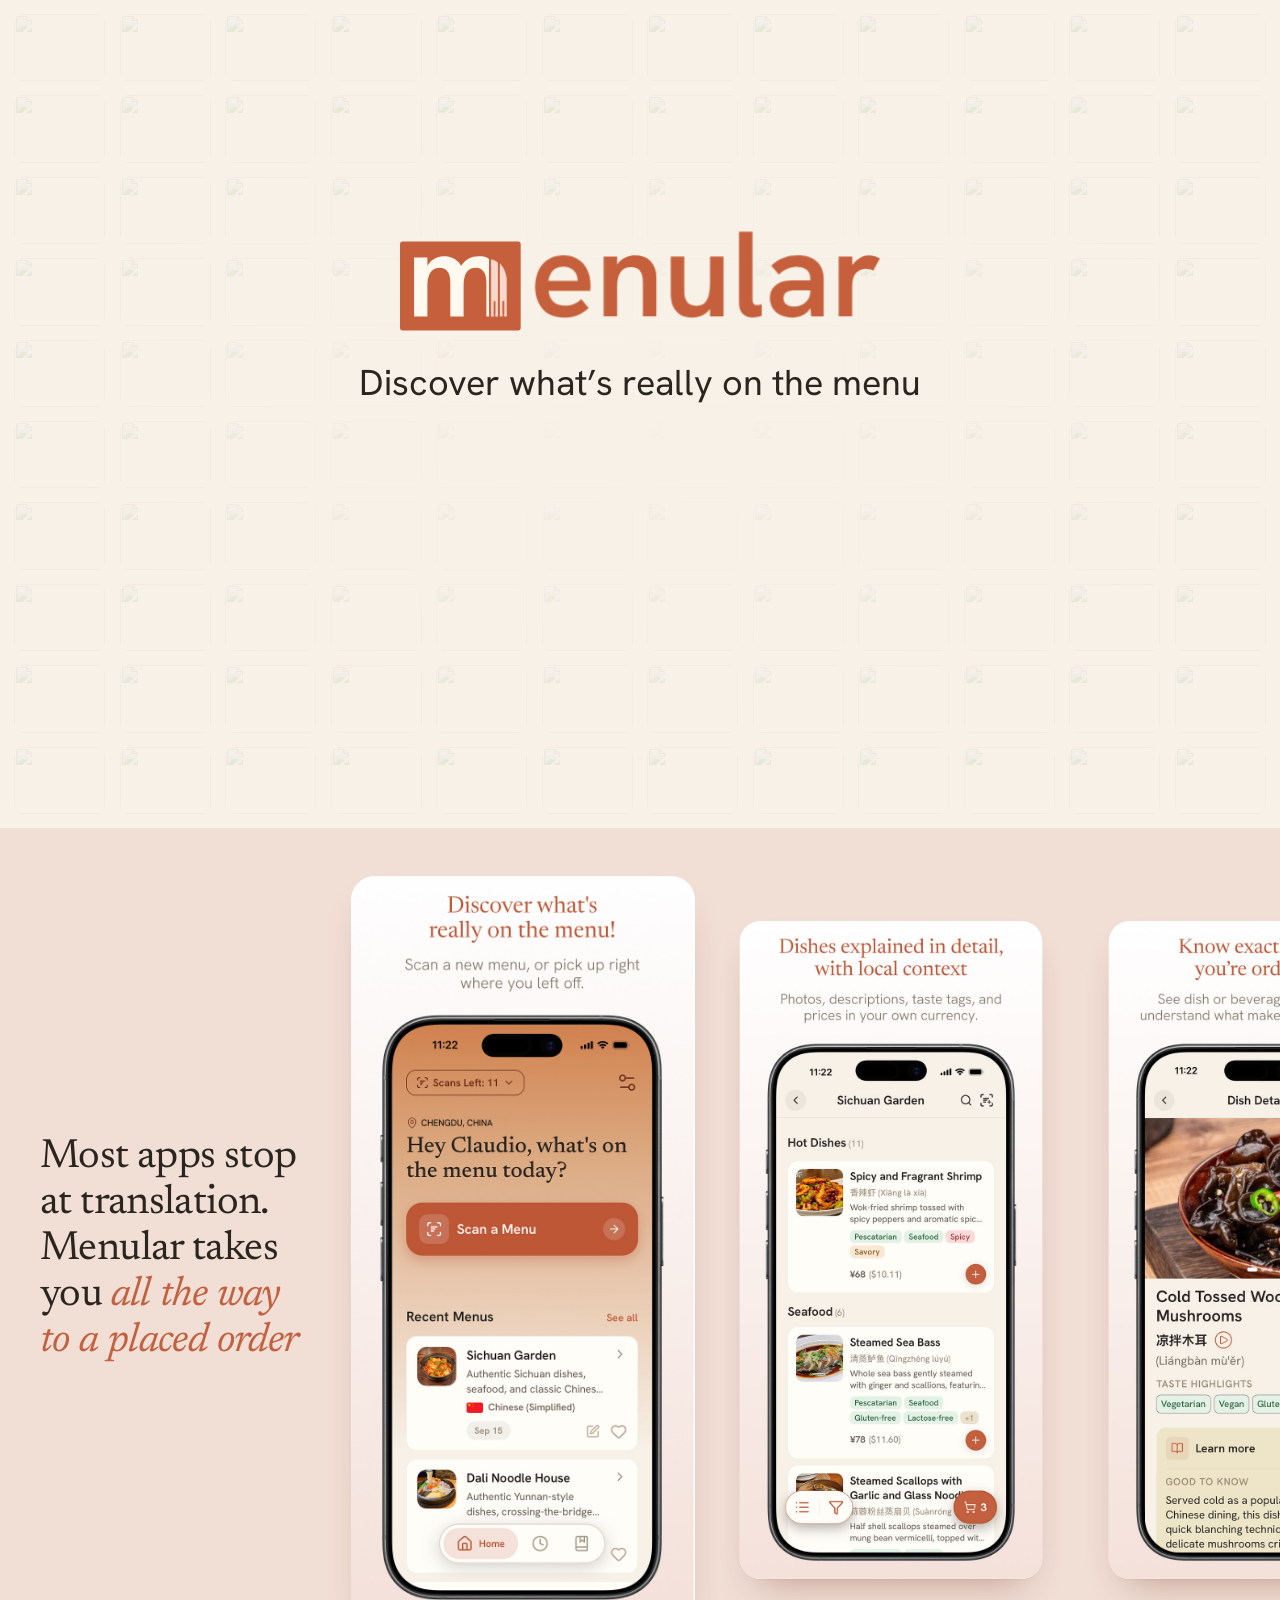
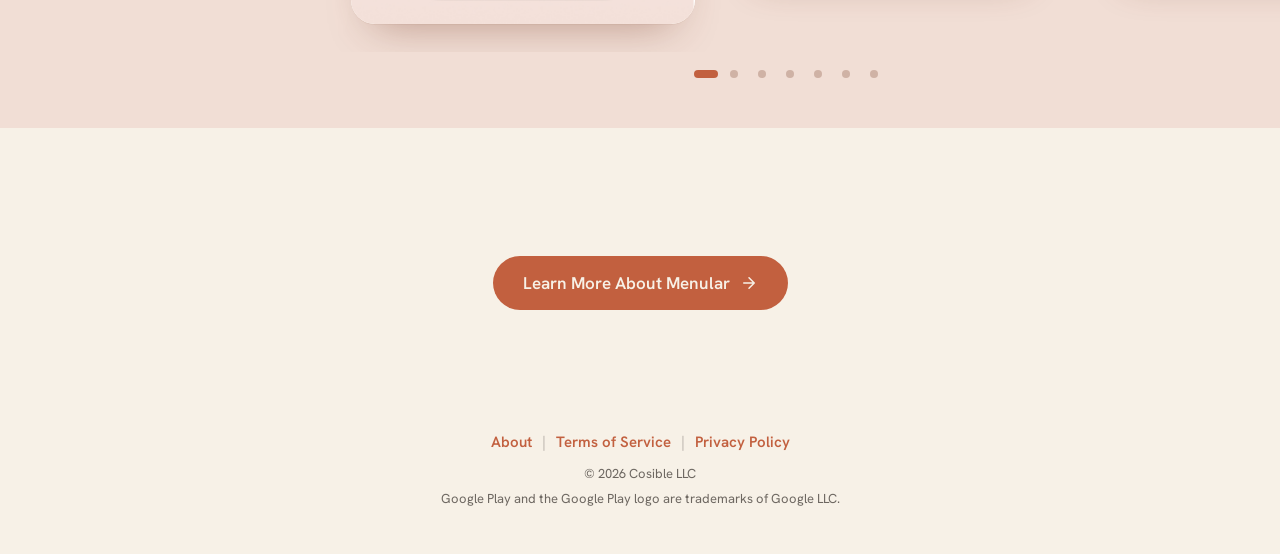
==== commit 00f8248b: "WS7: flag wall fade-in on load Each flag fades from 0 to full strength (the wall stays at 10%) over " ====
--- a/index.html
+++ b/index.html
@@ -221,6 +221,13 @@
     background: radial-gradient(ellipse 46% 40% at 50% 50%, rgba(247,241,231,.92), rgba(247,241,231,0));
   }
 
+  /* Fade-in on load: flag-wall.js holds the flags hidden until the logo
+     animation starts, then fades them in. Its FLAG_WALL_ANIMATE switch
+     turns this off. */
+  .flag-wall.is-fade-pending .flag-wall-grid img {
+    opacity: 0;
+  }
+
   /* Intro state, set by the head script only when the animation will play.
      The tagline rises in when the logo finishes, then the button and badge. */
   .intro .hero-logo-static {
@@ -739,6 +746,11 @@
     .pill:focus-visible svg {
       transform: none;
     }
+
+    .flag-wall .flag-wall-grid img {
+      opacity: 1 !important;
+      transition: none !important;
+    }
   }
 </style>
 </head>
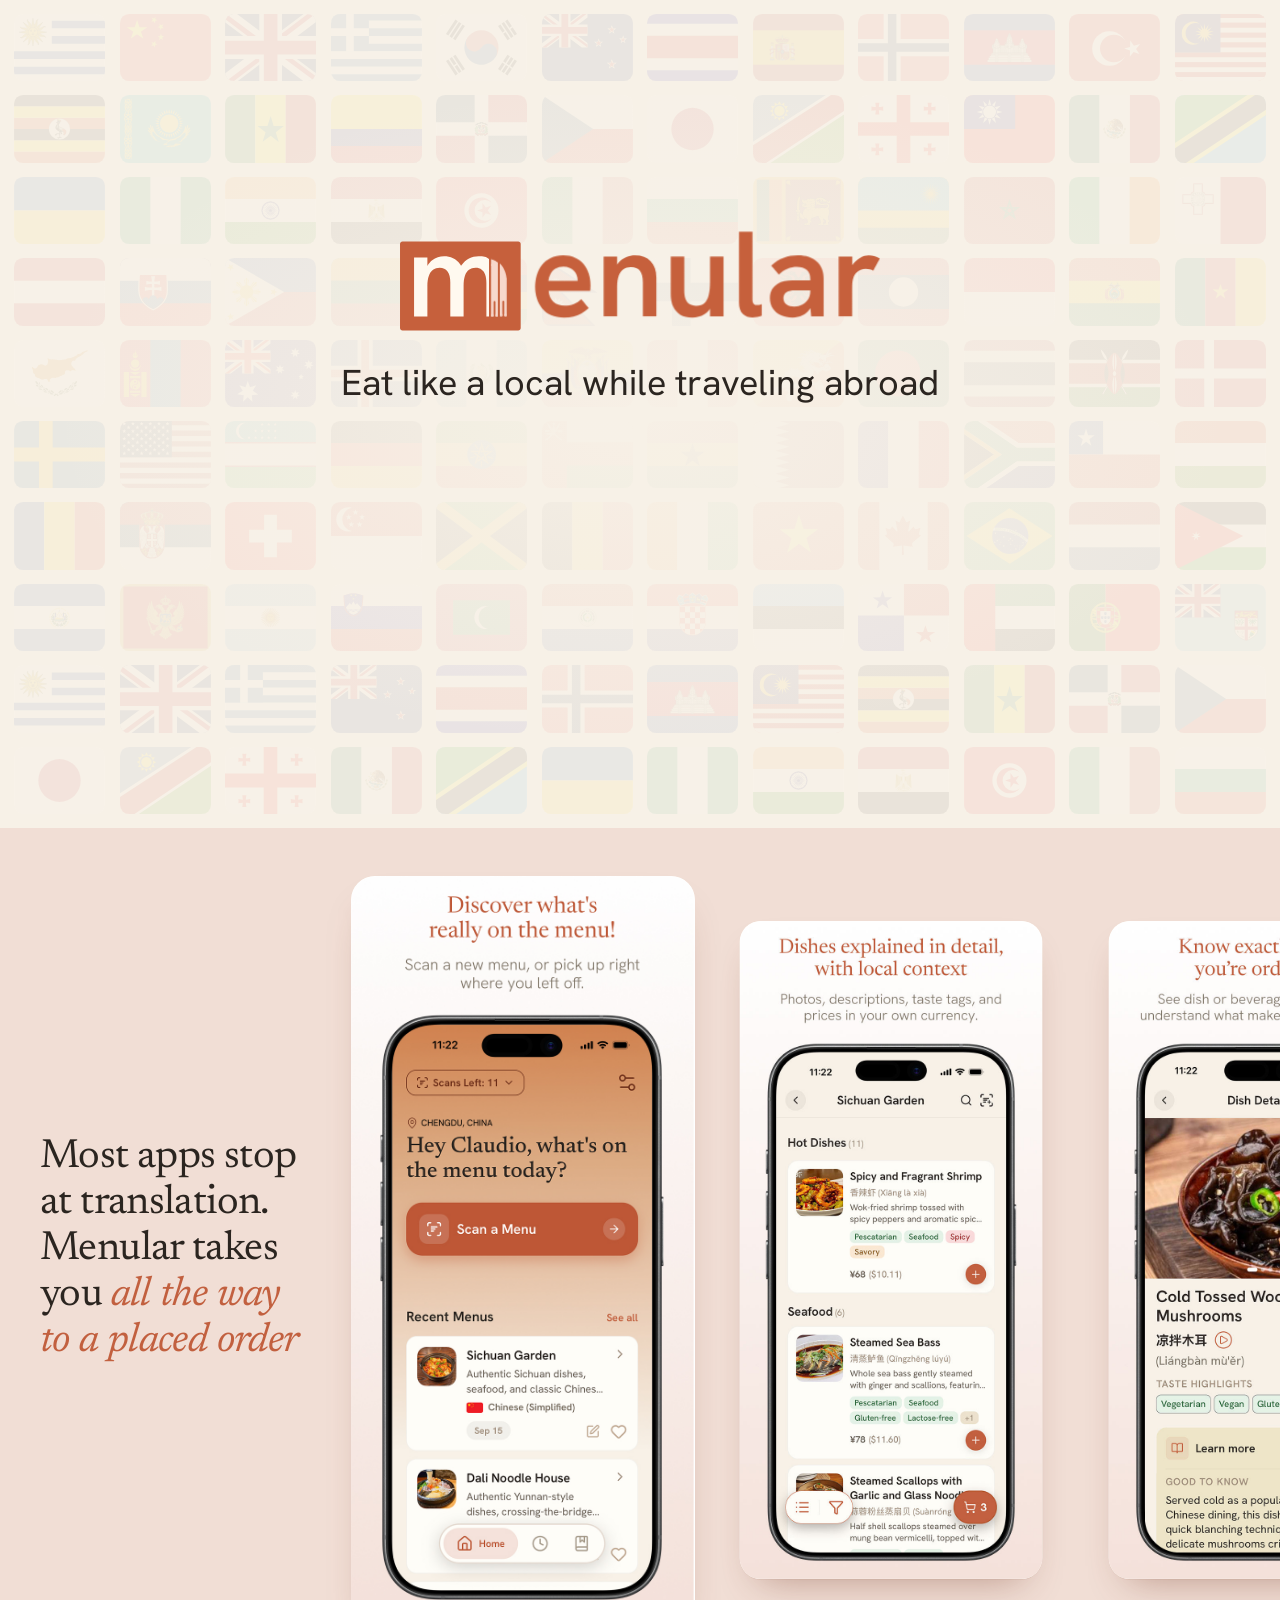
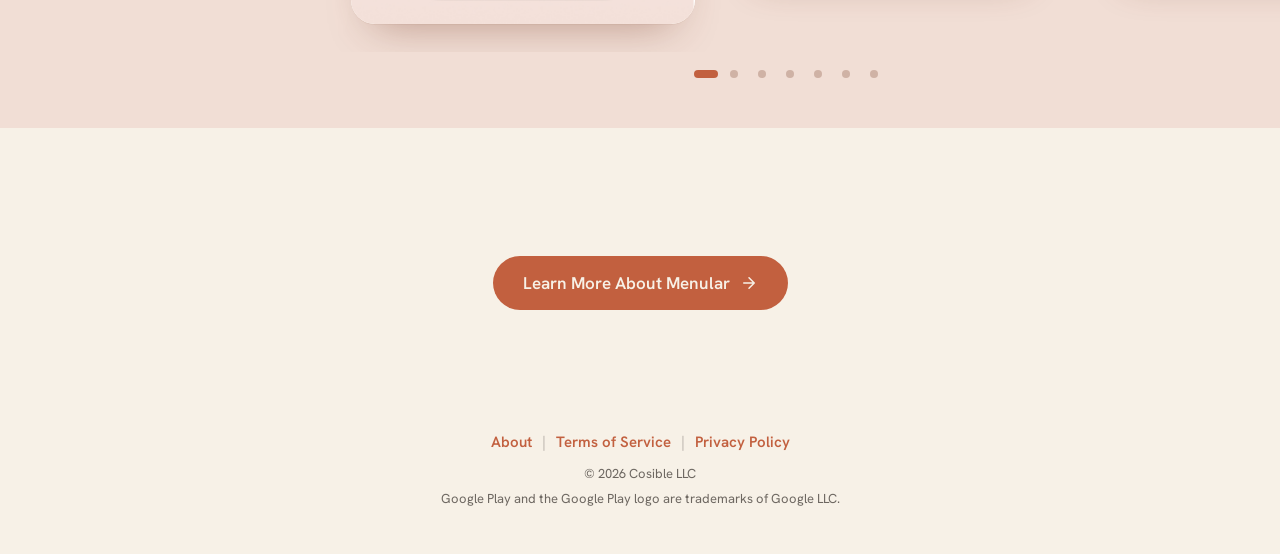
==== commit 5b300f43: "Change hero tagline, lower flag wall to 5% opacity Hero tagline is now "Eat like a local while trave" ====
--- a/index.html
+++ b/index.html
@@ -199,7 +199,7 @@
     gap: var(--fw-gap);
     height: 100%;
     padding: var(--fw-gap);
-    opacity: .1;
+    opacity: .05;
   }
 
   .flag-wall-grid img {
@@ -763,7 +763,7 @@
     <img class="hero-logo-static" src="/assets/logo.svg" width="2249" height="560" alt="">
     <div class="hero-logo-anim"></div>
   </div>
-  <h1 class="hero-tagline">Discover what’s really on the menu</h1>
+  <h1 class="hero-tagline">Eat like a local while traveling abroad</h1>
   <a class="see-how" href="#how-it-works">
     See How It Works
     <svg width="18" height="18" viewBox="0 0 24 24" aria-hidden="true" focusable="false"><path d="M12 5v14M19 12l-7 7-7-7" fill="none" stroke="currentColor" stroke-width="2" stroke-linecap="round" stroke-linejoin="round"/></svg>
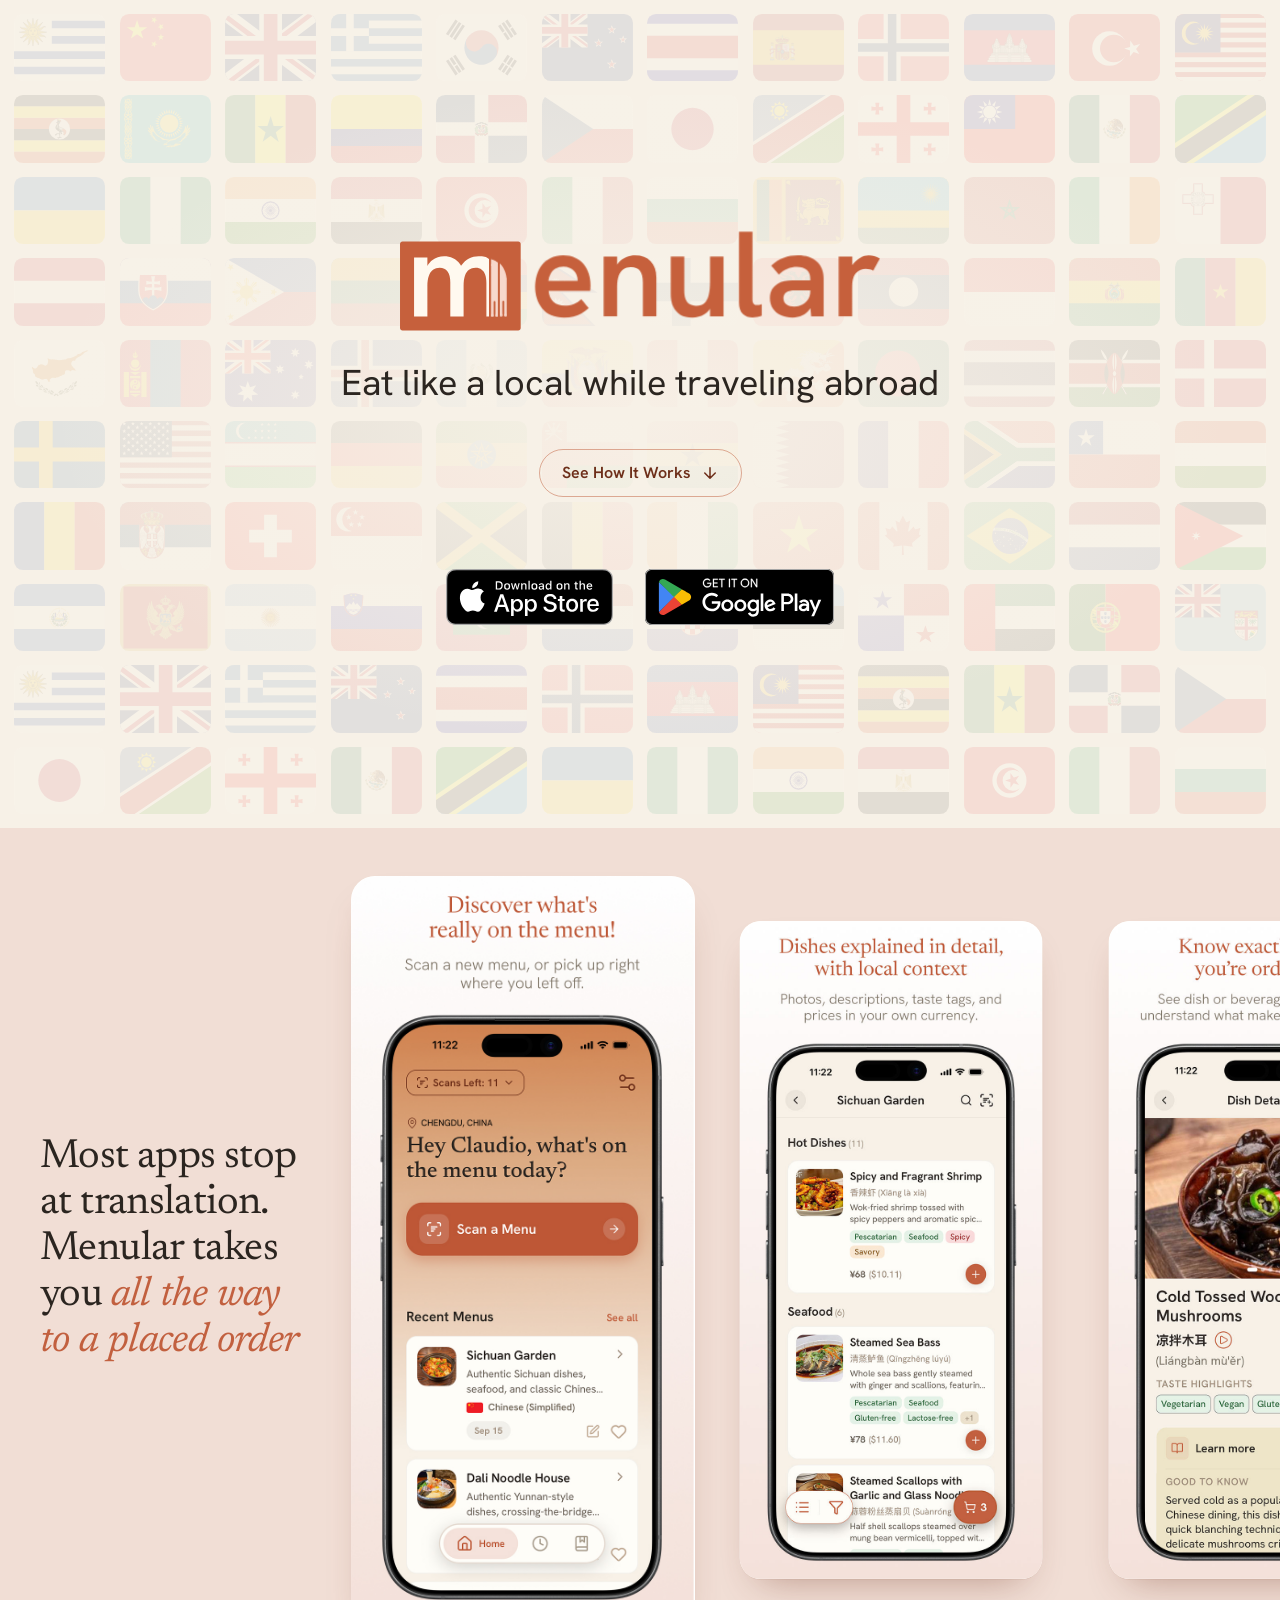
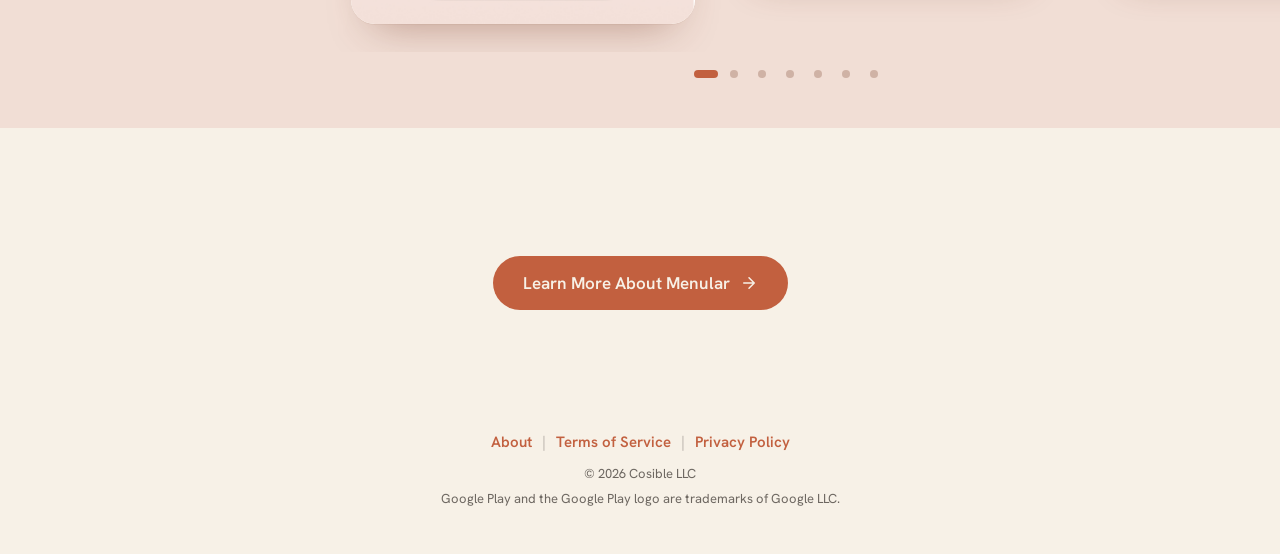
==== commit ce28c295: "Raise flag wall opacity to 8% Co-Authored-By: Claude Opus 5.5 <noreply@anthropic.com>" ====
--- a/index.html
+++ b/index.html
@@ -3,7 +3,7 @@
 <head>
 <meta charset="UTF-8">
 <meta name="viewport" content="width=device-width, initial-scale=1.0">
-<title>Menular | Discover what's really on the menu</title>
+<title>Menular | Eat like a local while traveling abroad</title>
 <meta name="description" content="Menular explains foreign-language menus the way a local would. Scan a menu, see every dish explained, and show staff your order in their language.">
 <link rel="canonical" href="https://www.menular.com/">
 <link rel="icon" href="/favicon.ico" sizes="32x32">
@@ -12,7 +12,7 @@
 <meta name="theme-color" content="#f7f1e7">
 <meta property="og:type" content="website">
 <meta property="og:site_name" content="Menular">
-<meta property="og:title" content="Menular | Discover what's really on the menu">
+<meta property="og:title" content="Menular | Eat like a local while traveling abroad">
 <meta property="og:description" content="Menular explains foreign-language menus the way a local would. Scan a menu, see every dish explained, and show staff your order in their language.">
 <meta property="og:url" content="https://www.menular.com/">
 <meta property="og:image" content="https://www.menular.com/assets/og-image.jpg">
@@ -199,7 +199,7 @@
     gap: var(--fw-gap);
     height: 100%;
     padding: var(--fw-gap);
-    opacity: .05;
+    opacity: .08;
   }
 
   .flag-wall-grid img {
